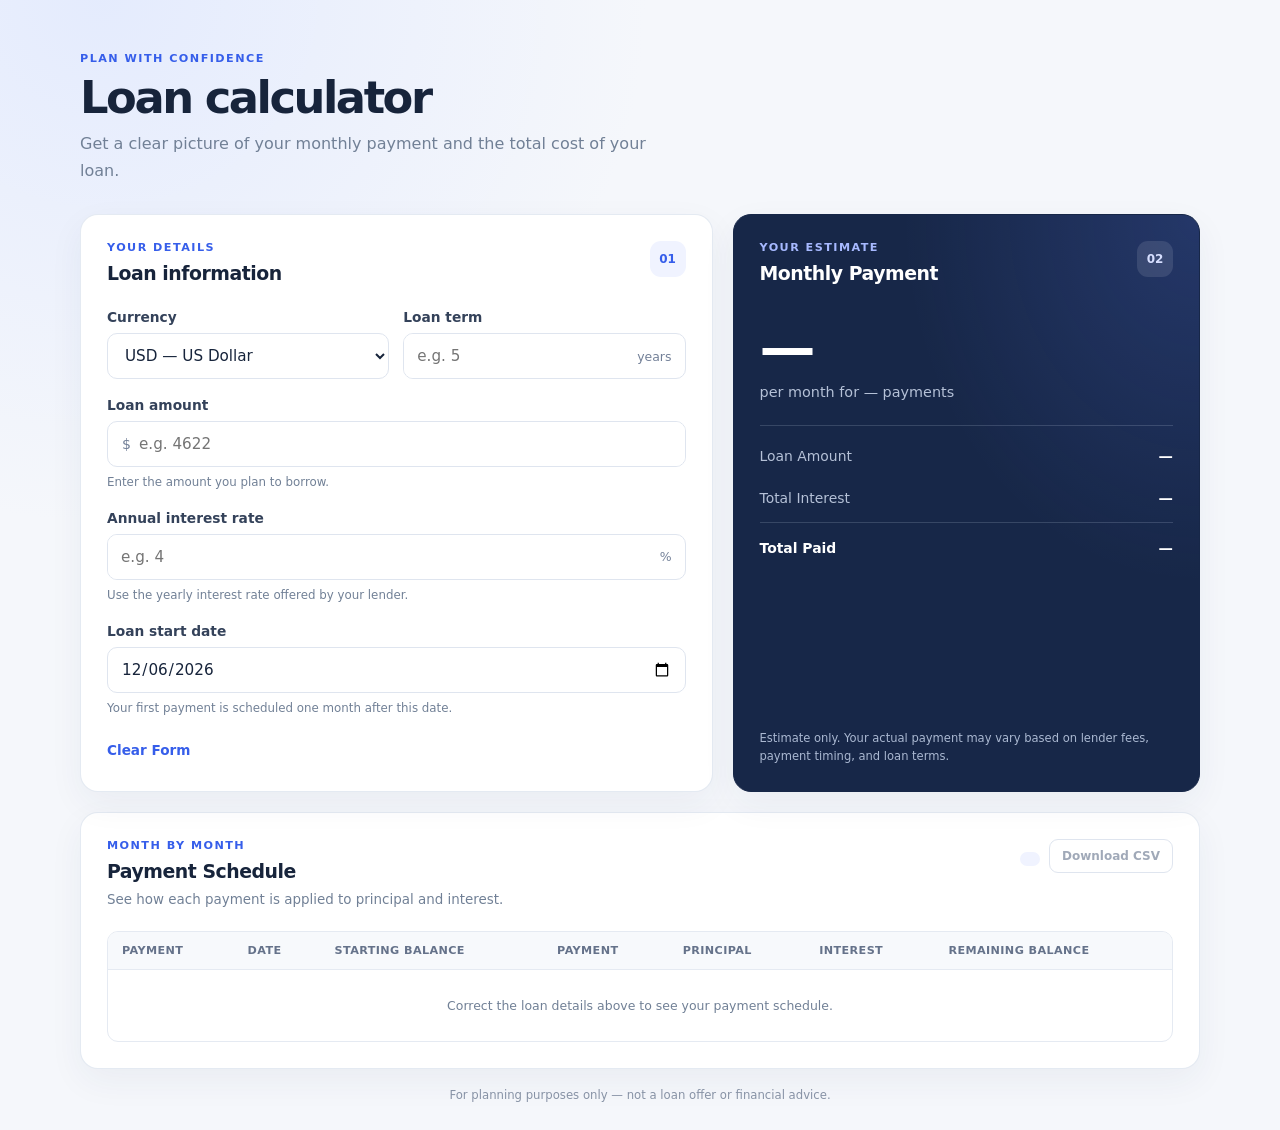
==== loan.html @ 3bbb9c18 "Add files via upload" ====
<!doctype html>
<html lang="en">
<head>
    <meta charset="UTF-8">
    <meta name="viewport" content="width=device-width, initial-scale=1">
    <meta name="theme-color" content="#f5f7fb">
    <title>Loan Calculator</title>
    <link rel="stylesheet" href="loan.css">
    <script src="loan.js" defer></script>
</head>
<body>
    <main class="app-shell">
        <header class="page-header">
            <p class="eyebrow">PLAN WITH CONFIDENCE</p>
            <h1>Loan calculator</h1>
            <p class="intro">Get a clear picture of your monthly payment and the total cost of your loan.</p>
        </header>

        <div class="calculator-layout">
            <section class="panel input-panel" aria-labelledby="details-title">
                <div class="section-heading">
                    <div>
                        <p class="eyebrow">YOUR DETAILS</p>
                        <h2 id="details-title">Loan information</h2>
                    </div>
                    <span class="step-badge" aria-hidden="true">01</span>
                </div>

                <form id="loan-form" novalidate>
                    <div class="field-row">
                        <div class="field">
                            <label for="cur">Currency</label>
                            <select id="cur" name="currency" autocomplete="off"></select>
                        </div>
                        <div class="field">
                            <label for="yrs">Loan term</label>
                            <div class="input-with-suffix">
                                <input id="yrs" name="years" type="number" min="1" max="50" step="1" placeholder="e.g. 5" inputmode="numeric" required>
                                <span>years</span>
                            </div>
                        </div>
                        
                    </div>
                    <div class="field">
                        <label for="amt">Loan amount</label>
                        <div class="input-with-prefix">
                            <span id="currency-symbol" aria-hidden="true">$</span>
                            <input id="amt" name="amount" type="number" min="0.01" step="0.01" placeholder="e.g. 4622" inputmode="decimal" required>
                        </div>
                        <small>Enter the amount you plan to borrow.</small>
                    </div>

                    <div class="field">
                        <label for="rate">Annual interest rate</label>
                        <div class="input-with-suffix">
                            <input id="rate" name="rate" type="number" min="0" max="100" step="0.01" placeholder="e.g. 4" inputmode="decimal" required>
                            <span aria-hidden="true">%</span>
                        </div>
                        <small>Use the yearly interest rate offered by your lender.</small>
                    </div>

                    

                    <div class="field">
                        <label for="start">Loan start date</label>
                        <input id="start" name="startDate" type="date" required>
                        <small>Your first payment is scheduled one month after this date.</small>
                    </div>

                    <p id="form-error" class="form-error" role="alert" hidden></p>
                    <button class="reset-button" type="reset">Clear Form</button>
                </form>
            </section>

            <section class="panel results-panel" aria-labelledby="summary-title" aria-live="polite">
                <div class="section-heading">
                    <div>
                        <p class="eyebrow">YOUR ESTIMATE</p>
                        <h2 id="summary-title">Monthly Payment</h2>
                    </div>
                    <span class="step-badge result-badge" aria-hidden="true">02</span>
                </div>

                <p id="pmt" class="monthly-payment">—</p>
                <p class="payment-caption">per month for <span id="n">—</span> payments</p>

                <div class="summary-divider"></div>
                <dl class="summary-list">
                    <div>
                        <dt>Loan Amount</dt>
                        <dd id="principal-summary">—</dd>
                    </div>
                    <div>
                        <dt>Total Interest</dt>
                        <dd id="tint">—</dd>
                    </div>
                    <div class="total-row">
                        <dt>Total Paid</dt>
                        <dd id="tcost">—</dd>
                    </div>
                </dl>
                <p class="estimate-note">Estimate only. Your actual payment may vary based on lender fees, payment timing, and loan terms.</p>
            </section>
        </div>

        <section class="panel schedule-panel" aria-labelledby="schedule-title">
            <div class="schedule-heading">
                <div>
                    <p class="eyebrow">MONTH BY MONTH</p>
                    <h2 id="schedule-title">Payment Schedule</h2>
                    <p class="schedule-description">See how each payment is applied to principal and interest.</p>
                </div>
                <div class="schedule-actions">
                    <span id="schedule-count" class="schedule-count"></span>
                    <button id="download-schedule" class="download-button" type="button" disabled>Download CSV</button>
                </div>
            </div>
            <div class="table-scroll">
                <table>
                    <caption class="visually-hidden">Monthly loan repayment schedule</caption>
                    <thead>
                        <tr>
                            <th scope="col">Payment</th>
                            <th scope="col">Date</th>
                            <th scope="col">Starting Balance</th>
                            <th scope="col">Payment</th>
                            <th scope="col">Principal</th>
                            <th scope="col">Interest</th>
                            <th scope="col">Remaining Balance</th>
                        </tr>
                    </thead>
                    <tbody id="rows">
                        <tr>
                            <td class="empty-state" colspan="7">Enter valid loan details to see your payment schedule.</td>
                        </tr>
                    </tbody>
                </table>
            </div>
        </section>
        <footer class="page-footer">For planning purposes only — not a loan offer or financial advice.</footer>
    </main>
</body>
</html>
---- loan.css ----
:root {
    color-scheme: light;
    font-family: Inter, ui-sans-serif, system-ui, -apple-system, BlinkMacSystemFont, "Segoe UI", sans-serif;
    color: #17243b;
    font-synthesis: none;
    text-rendering: optimizeLegibility;
    -webkit-font-smoothing: antialiased;
    --ink: #17243b;
    --muted: #718096;
    --line: #e5eaf2;
    --blue: #365eea;
    --blue-dark: #2648c7;
}

* {
    box-sizing: border-box;
}

body {
    min-width: 320px;
    min-height: 100vh;
    margin: 0;
    background:
        radial-gradient(ellipse at 8% 0%, rgba(218, 228, 255, 0.62), transparent 34rem),
        #f5f7fb;
}

button,
input,
select {
    font: inherit;
}

.app-shell {
    width: min(1120px, calc(100% - 40px));
    margin: 0 auto;
    padding: 52px 0 28px;
}

.page-header {
    margin: 0 0 30px;
}

.eyebrow {
    margin: 0 0 8px;
    color: var(--blue);
    font-size: 0.7rem;
    font-weight: 800;
    letter-spacing: 0.13em;
}

h1,
h2,
p {
    margin-top: 0;
}

h1 {
    margin-bottom: 9px;
    color: var(--ink);
    font-size: clamp(2rem, 5vw, 2.8rem);
    letter-spacing: -0.055em;
    line-height: 1.1;
}

h2 {
    margin: 0;
    font-size: 1.18rem;
    letter-spacing: -0.025em;
}

.intro {
    max-width: 590px;
    margin: 0;
    color: var(--muted);
    font-size: 1rem;
    line-height: 1.65;
}

.calculator-layout {
    display: grid;
    grid-template-columns: minmax(0, 1.15fr) minmax(300px, 0.85fr);
    gap: 20px;
    align-items: stretch;
}

.panel {
    border: 1px solid rgba(226, 232, 241, 0.9);
    border-radius: 18px;
    background: #fff;
    box-shadow: 0 12px 35px rgba(34, 52, 86, 0.055);
}

.input-panel,
.results-panel {
    padding: 26px;
}

.section-heading,
.schedule-heading {
    display: flex;
    align-items: flex-start;
    justify-content: space-between;
    gap: 16px;
}

.section-heading {
    margin-bottom: 25px;
}

.step-badge {
    display: grid;
    width: 36px;
    height: 36px;
    flex: 0 0 auto;
    place-items: center;
    border-radius: 11px;
    background: #f0f3ff;
    color: var(--blue);
    font-size: 0.75rem;
    font-weight: 800;
}

.field {
    min-width: 0;
    margin-bottom: 18px;
}

.field label {
    display: block;
    margin-bottom: 8px;
    color: #34425a;
    font-size: 0.86rem;
    font-weight: 700;
}

.field small {
    display: block;
    margin-top: 7px;
    color: var(--muted);
    font-size: 0.74rem;
    line-height: 1.5;
}

.field input,
.field select {
    width: 100%;
    height: 46px;
    border: 1px solid #dfe5ef;
    border-radius: 10px;
    outline: none;
    background: #fff;
    color: var(--ink);
    font-size: 0.95rem;
    transition: border-color 150ms ease, box-shadow 150ms ease;
}

.field > input,
.field select {
    padding: 0 13px;
}

.field input:focus,
.field select:focus {
    border-color: #7890f3;
    box-shadow: 0 0 0 3px rgba(54, 94, 234, 0.13);
}

.input-with-prefix,
.input-with-suffix {
    display: flex;
    height: 46px;
    align-items: center;
    overflow: hidden;
    border: 1px solid #dfe5ef;
    border-radius: 10px;
    background: #fff;
    transition: border-color 150ms ease, box-shadow 150ms ease;
}

.input-with-prefix:focus-within,
.input-with-suffix:focus-within {
    border-color: #7890f3;
    box-shadow: 0 0 0 3px rgba(54, 94, 234, 0.13);
}

.input-with-prefix > span,
.input-with-suffix > span {
    flex: 0 0 auto;
    color: #738098;
    font-size: 0.88rem;
}

.input-with-prefix > span {
    padding-left: 14px;
}

.input-with-suffix > span {
    padding: 0 13px 0 6px;
    font-size: 0.78rem;
}

.input-with-prefix input,
.input-with-suffix input {
    min-width: 0;
    height: 100%;
    border: 0;
    border-radius: 0;
    box-shadow: none !important;
}

.input-with-prefix input {
    padding: 0 13px 0 8px;
}

.input-with-suffix input {
    padding: 0 8px 0 13px;
}

.field-row {
    display: grid;
    grid-template-columns: minmax(0, 1fr) minmax(0, 1fr);
    gap: 14px;
}

.reset-button {
    padding: 7px 0;
    border: 0;
    background: transparent;
    color: var(--blue);
    cursor: pointer;
    font-size: 0.85rem;
    font-weight: 700;
}

.reset-button:hover {
    color: var(--blue-dark);
    text-decoration: underline;
}

.reset-button:focus-visible {
    outline: 3px solid rgba(54, 94, 234, 0.25);
    outline-offset: 3px;
    border-radius: 3px;
}

.form-error {
    margin: -2px 0 12px;
    color: #b42318;
    font-size: 0.82rem;
    line-height: 1.5;
}

.results-panel {
    display: flex;
    flex-direction: column;
    background:
        radial-gradient(ellipse at 100% 0%, rgba(98, 129, 255, 0.18), transparent 45%),
        #172748;
    border-color: #172748;
    color: #fff;
}

.results-panel .eyebrow {
    color: #a7b9ff;
}

.results-panel h2 {
    color: #fff;
}

.result-badge {
    background: rgba(255, 255, 255, 0.11);
    color: #d7dfff;
}

.monthly-payment {
    margin: 8px 0 5px;
    color: #fff;
    font-size: clamp(2.4rem, 5vw, 3.5rem);
    font-weight: 750;
    letter-spacing: -0.06em;
    line-height: 1.1;
    overflow-wrap: anywhere;
}

.payment-caption {
    margin: 0;
    color: #b5c1d7;
    font-size: 0.9rem;
}

.summary-divider {
    height: 1px;
    margin: 25px 0 9px;
    background: rgba(225, 233, 255, 0.16);
}

.summary-list {
    margin: 0;
}

.summary-list > div {
    display: flex;
    justify-content: space-between;
    gap: 12px;
    padding: 13px 0;
}

.summary-list dt {
    color: #b5c1d7;
    font-size: 0.87rem;
}

.summary-list dd {
    margin: 0;
    color: #fff;
    font-size: 0.9rem;
    font-weight: 650;
    text-align: right;
}

.summary-list .total-row {
    margin-top: 3px;
    padding-top: 17px;
    border-top: 1px solid rgba(225, 233, 255, 0.16);
}

.summary-list .total-row dt,
.summary-list .total-row dd {
    color: #fff;
    font-weight: 750;
}

.estimate-note {
    margin: auto 0 0;
    padding-top: 24px;
    color: #aab8d1;
    font-size: 0.72rem;
    line-height: 1.55;
}

.schedule-panel {
    margin-top: 20px;
    padding: 26px;
}

.schedule-heading {
    margin-bottom: 20px;
}

.schedule-description {
    margin: 8px 0 0;
    color: var(--muted);
    font-size: 0.84rem;
    line-height: 1.5;
}

.schedule-count {
    flex: 0 0 auto;
    margin-top: 5px;
    padding: 7px 10px;
    border-radius: 999px;
    background: #f0f3ff;
    color: #415dd2;
    font-size: 0.72rem;
    font-weight: 700;
}

.schedule-actions {
    display: flex;
    flex: 0 0 auto;
    align-items: center;
    gap: 9px;
}

.download-button {
    min-height: 34px;
    padding: 0 12px;
    border: 1px solid #dfe5ef;
    border-radius: 9px;
    background: #fff;
    color: #34425a;
    cursor: pointer;
    font-size: 0.75rem;
    font-weight: 700;
    transition: background-color 150ms ease, border-color 150ms ease, color 150ms ease;
}

.download-button:hover:not(:disabled) {
    border-color: #b7c5ff;
    background: #f5f7ff;
    color: var(--blue-dark);
}

.download-button:focus-visible {
    outline: 3px solid rgba(54, 94, 234, 0.22);
    outline-offset: 2px;
}

.download-button:disabled {
    color: #a0a9b8;
    cursor: not-allowed;
}

.table-scroll {
    overflow-x: auto;
    border: 1px solid var(--line);
    border-radius: 11px;
}

table {
    width: 100%;
    min-width: 800px;
    border-collapse: collapse;
    text-align: left;
}

th,
td {
    padding: 12px 14px;
    border-bottom: 1px solid var(--line);
    font-size: 0.78rem;
    white-space: nowrap;
}

th {
    background: #f7f9fc;
    color: #65728a;
    font-size: 0.7rem;
    font-weight: 750;
    letter-spacing: 0.035em;
    text-transform: uppercase;
}

td {
    color: #3e4b61;
    font-variant-numeric: tabular-nums;
}

tbody tr:last-child td {
    border-bottom: 0;
}

tbody tr:nth-child(even) {
    background: #fbfcfe;
}

tbody tr:hover {
    background: #f1f5ff;
}

.empty-state {
    padding: 28px 16px;
    color: var(--muted);
    text-align: center;
    white-space: normal;
}

.visually-hidden {
    position: absolute;
    width: 1px;
    height: 1px;
    padding: 0;
    overflow: hidden;
    clip: rect(0, 0, 0, 0);
    white-space: nowrap;
    clip-path: inset(50%);
}

.page-footer {
    padding: 19px 4px 0;
    color: #8792a5;
    font-size: 0.73rem;
    text-align: center;
}

@media (max-width: 760px) {
    .app-shell {
        width: min(100% - 28px, 560px);
        padding-top: 34px;
    }

    .calculator-layout {
        grid-template-columns: 1fr;
        gap: 14px;
    }

    .input-panel,
    .results-panel,
    .schedule-panel {
        padding: 21px;
    }

    .schedule-panel {
        margin-top: 14px;
    }

    .results-panel {
        min-height: 340px;
    }
}

@media (max-width: 420px) {
    .field-row {
        grid-template-columns: 1fr;
        gap: 0;
    }

    .schedule-heading {
        display: block;
    }

    .schedule-actions {
        margin-top: 13px;
    }

    .schedule-actions .schedule-count {
        margin-top: 0;
    }
}

@media (prefers-reduced-motion: reduce) {
    *,
    *::before,
    *::after {
        scroll-behavior: auto !important;
        transition-duration: 0.01ms !important;
    }
}
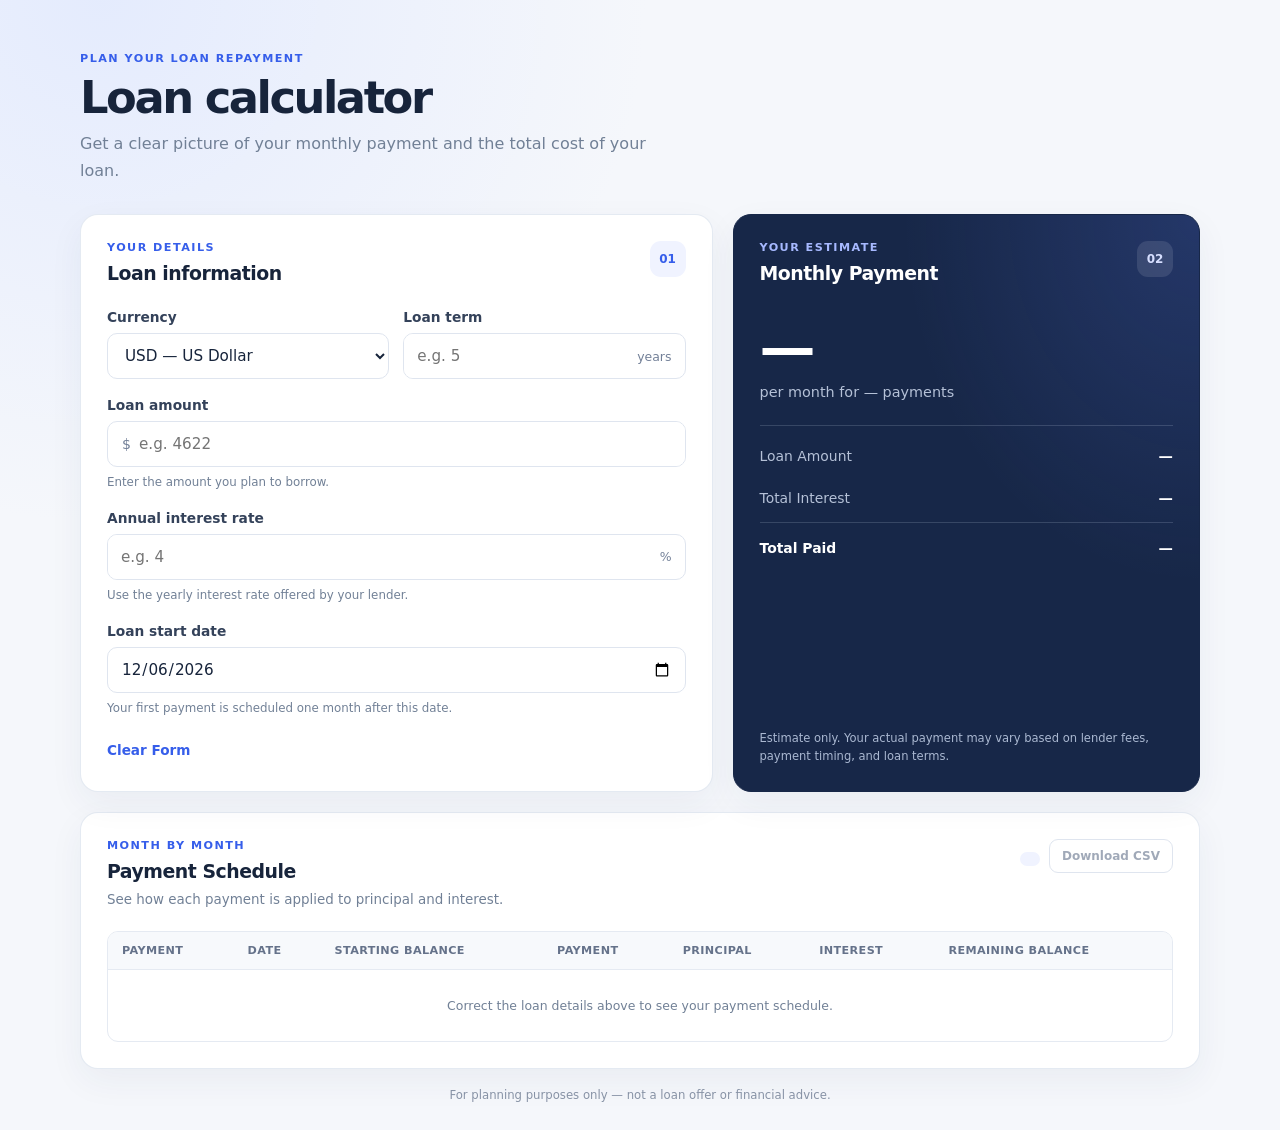
==== commit 3fb1b7d4: "Update loan.html" ====
--- a/loan.html
+++ b/loan.html
@@ -11,7 +11,7 @@
 <body>
     <main class="app-shell">
         <header class="page-header">
-            <p class="eyebrow">PLAN WITH CONFIDENCE</p>
+            <p class="eyebrow">PLAN YOUR LOAN REPAYMENT</p>
             <h1>Loan calculator</h1>
             <p class="intro">Get a clear picture of your monthly payment and the total cost of your loan.</p>
         </header>
